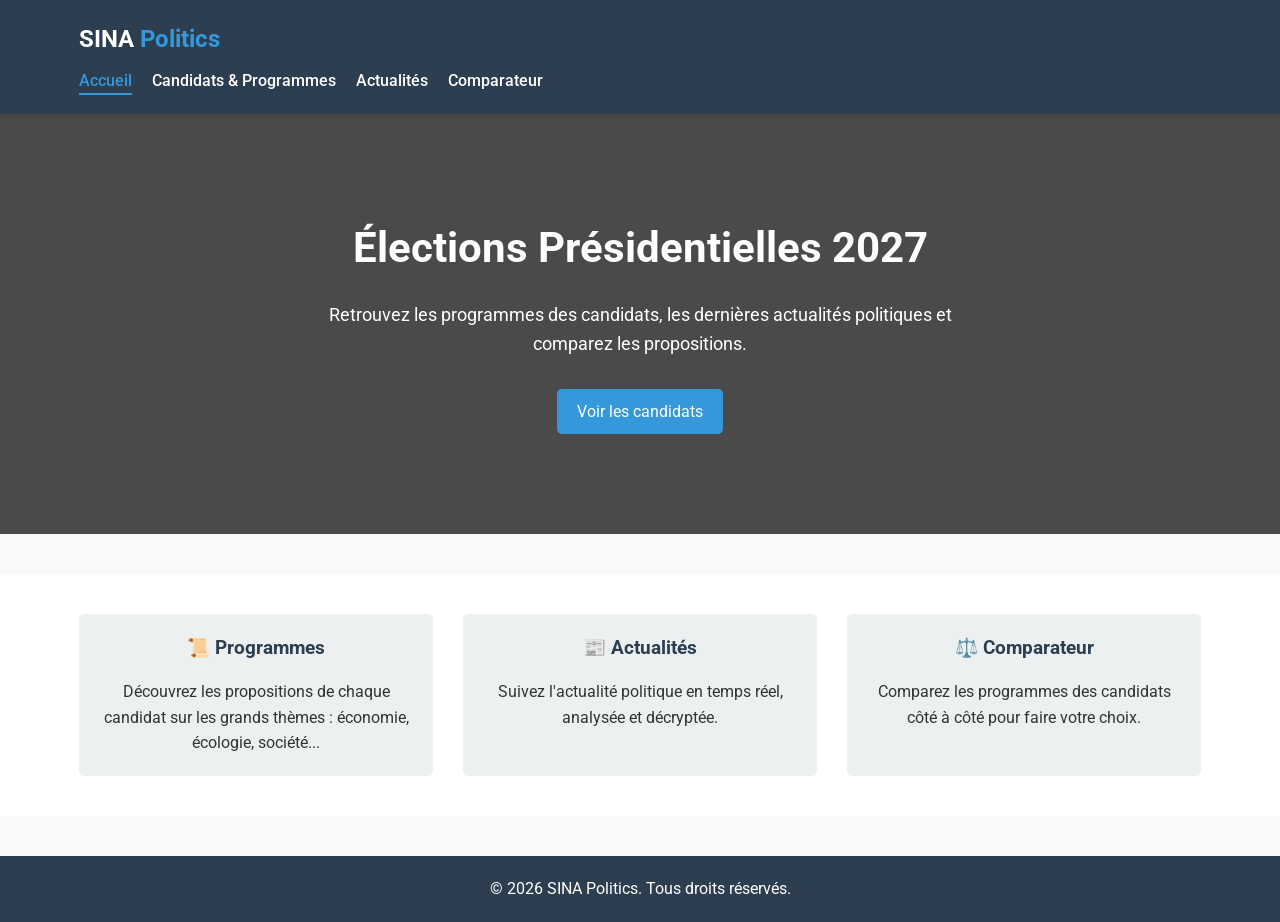
==== index.html @ 47aab671 "Add files via upload" ====
<!DOCTYPE html>
<html lang="fr">
<head>
    <meta charset="UTF-8">
    <meta name="viewport" content="width=device-width, initial-scale=1.0">
    <title>SINA Politics</title>
    <link rel="stylesheet" href="styles/style.css">
    <link rel="preconnect" href="https://fonts.googleapis.com">
    <link rel="preconnect" href="https://fonts.gstatic.com" crossorigin>
    <link href="https://fonts.googleapis.com/css2?family=Roboto:wght@300;400;700&display=swap" rel="stylesheet">
</head>
<body>
    <header>
        <div class="container">
            <h1>SINA <span>Politics</span></h1>
            <nav>
                <ul>
                    <li><a href="index.html" class="active">Accueil</a></li>
                    <li><a href="candidats.html">Candidats & Programmes</a></li>
                    <li><a href="actualites.html">Actualités</a></li>
                    <li><a href="comparateur.html">Comparateur</a></li>
                </ul>
            </nav>
        </div>
    </header>

    <main>
        <section class="hero">
            <div class="container">
                <h2>Élections Présidentielles 2027</h2>
                <p>Retrouvez les programmes des candidats, les dernières actualités politiques et comparez les propositions.</p>
                <a href="candidats.html" class="btn">Voir les candidats</a>
            </div>
        </section>

        <section class="features">
            <div class="container">
                <div class="feature">
                    <h3>📜 Programmes</h3>
                    <p>Découvrez les propositions de chaque candidat sur les grands thèmes : économie, écologie, société...</p>
                </div>
                <div class="feature">
                    <h3>📰 Actualités</h3>
                    <p>Suivez l'actualité politique en temps réel, analysée et décryptée.</p>
                </div>
                <div class="feature">
                    <h3>⚖️ Comparateur</h3>
                    <p>Comparez les programmes des candidats côté à côté pour faire votre choix.</p>
                </div>
            </div>
        </section>
    </main>

    <footer>
        <div class="container">
            <p>&copy; 2026 SINA Politics. Tous droits réservés.</p>
        </div>
    </footer>
</body>
</html>
---- styles/style.css ----
/* Reset et variables */
:root {
    --primary-color: #2c3e50;
    --secondary-color: #3498db;
    --accent-color: #e74c3c;
    --light-color: #ecf0f1;
    --dark-color: #2c3e50;
    --text-color: #333;
    --text-light: #7f8c8d;
    --font-main: 'Roboto', sans-serif;
}

* {
    margin: 0;
    padding: 0;
    box-sizing: border-box;
}

body {
    font-family: var(--font-main);
    color: var(--text-color);
    line-height: 1.6;
    background-color: #f9f9f9;
}

.container {
    width: 90%;
    max-width: 1200px;
    margin: 0 auto;
    padding: 0 15px;
}

a {
    text-decoration: none;
    color: var(--secondary-color);
}

ul {
    list-style: none;
}

.btn {
    display: inline-block;
    background: var(--secondary-color);
    color: #fff;
    padding: 10px 20px;
    border: none;
    border-radius: 5px;
    cursor: pointer;
    transition: background 0.3s;
}

.btn:hover {
    background: #2980b9;
}

/* Header */
header {
    background: var(--primary-color);
    color: #fff;
    padding: 20px 0;
    box-shadow: 0 2px 5px rgba(0,0,0,0.1);
}

header h1 {
    font-size: 24px;
    margin-bottom: 10px;
}

header h1 span {
    color: var(--secondary-color);
}

nav ul {
    display: flex;
    gap: 20px;
}

nav a {
    color: #fff;
    font-weight: 500;
    padding: 5px 0;
    position: relative;
}

nav a.active {
    color: var(--secondary-color);
}

nav a.active::after {
    content: '';
    position: absolute;
    bottom: 0;
    left: 0;
    width: 100%;
    height: 2px;
    background: var(--secondary-color);
}

/* Hero */
.hero {
    background: linear-gradient(rgba(0,0,0,0.7), rgba(0,0,0,0.7)), url('https://images.unsplash.com/photo-1521737711867-e3b97375f902?ixlib=rb-4.0.3&ixid=M3wxMjA3fDB8MHxwaG90by1wYWdlfHx8fGVufDB8fHx8fA%3D%3D&auto=format&fit=crop&w=1470&q=80');
    background-size: cover;
    background-position: center;
    color: #fff;
    text-align: center;
    padding: 100px 0;
    margin-bottom: 40px;
}

.hero h2 {
    font-size: 42px;
    margin-bottom: 20px;
}

.hero p {
    font-size: 18px;
    margin-bottom: 30px;
    max-width: 700px;
    margin-left: auto;
    margin-right: auto;
}

/* Features */
.features {
    padding: 40px 0;
    background: #fff;
}

.features .container {
    display: flex;
    flex-wrap: wrap;
    gap: 30px;
    justify-content: space-between;
}

.feature {
    flex: 1;
    min-width: 300px;
    padding: 20px;
    background: var(--light-color);
    border-radius: 5px;
    text-align: center;
}

.feature h3 {
    margin-bottom: 15px;
    color: var(--primary-color);
}

/* Candidats List */
.candidats-list {
    padding: 40px 0;
    background: #fff;
}

.candidat-card {
    background: var(--light-color);
    border-radius: 5px;
    padding: 20px;
    margin-bottom: 20px;
    box-shadow: 0 2px 5px rgba(0,0,0,0.1);
}

.candidat-header {
    display: flex;
    align-items: center;
    gap: 20px;
    margin-bottom: 20px;
}

.logo-parti {
    width: 60px;
    height: 60px;
    object-fit: contain;
    border-radius: 50%;
    background: #fff;
    padding: 5px;
}

.candidat-info h3 {
    margin-bottom: 5px;
}

.candidat-info .parti {
    color: var(--text-light);
    font-style: italic;
}

.candidat-programme h4 {
    margin-bottom: 10px;
    color: var(--primary-color);
}

.candidat-programme ul {
    margin-bottom: 15px;
    padding-left: 20px;
}

.candidat-programme li {
    margin-bottom: 8px;
}

/* Actualités List */
.actualites-list {
    padding: 40px 0;
    background: #fff;
}

.actualite-card {
    background: var(--light-color);
    border-radius: 5px;
    padding: 20px;
    margin-bottom: 20px;
    box-shadow: 0 2px 5px rgba(0,0,0,0.1);
}

.actualite-card h3 {
    margin-bottom: 10px;
    color: var(--primary-color);
}

.actualite-card .date {
    color: var(--text-light);
    font-size: 14px;
    margin-bottom: 15px;
}

.actualite-card p {
    margin-bottom: 15px;
}

/* Comparateur */
.comparateur {
    padding: 40px 0;
    background: #fff;
}

.selection {
    background: var(--light-color);
    padding: 20px;
    border-radius: 5px;
    margin-bottom: 20px;
    box-shadow: 0 2px 5px rgba(0,0,0,0.1);
}

.selection h3 {
    margin-bottom: 15px;
    color: var(--primary-color);
}

.candidats-checkbox {
    display: flex;
    flex-direction: column;
    gap: 10px;
}

.candidats-checkbox label {
    display: flex;
    align-items: center;
    gap: 10px;
    cursor: pointer;
}

.resultat-comparaison {
    margin-top: 30px;
    background: var(--light-color);
    padding: 20px;
    border-radius: 5px;
    box-shadow: 0 2px 5px rgba(0,0,0,0.1);
}

/* Page Title */
.page-title {
    padding: 40px 0;
    text-align: center;
    background: var(--light-color);
    margin-bottom: 40px;
}

.page-title h2 {
    margin-bottom: 10px;
    color: var(--primary-color);
}

/* Footer */
footer {
    background: var(--primary-color);
    color: #fff;
    text-align: center;
    padding: 20px 0;
    margin-top: 40px;
}

/* Responsive */
@media (max-width: 768px) {
    .features .container {
        flex-direction: column;
    }

    .hero h2 {
        font-size: 32px;
    }

    .hero p {
        font-size: 16px;
    }

    nav ul {
        flex-wrap: wrap;
        gap: 10px;
    }
}
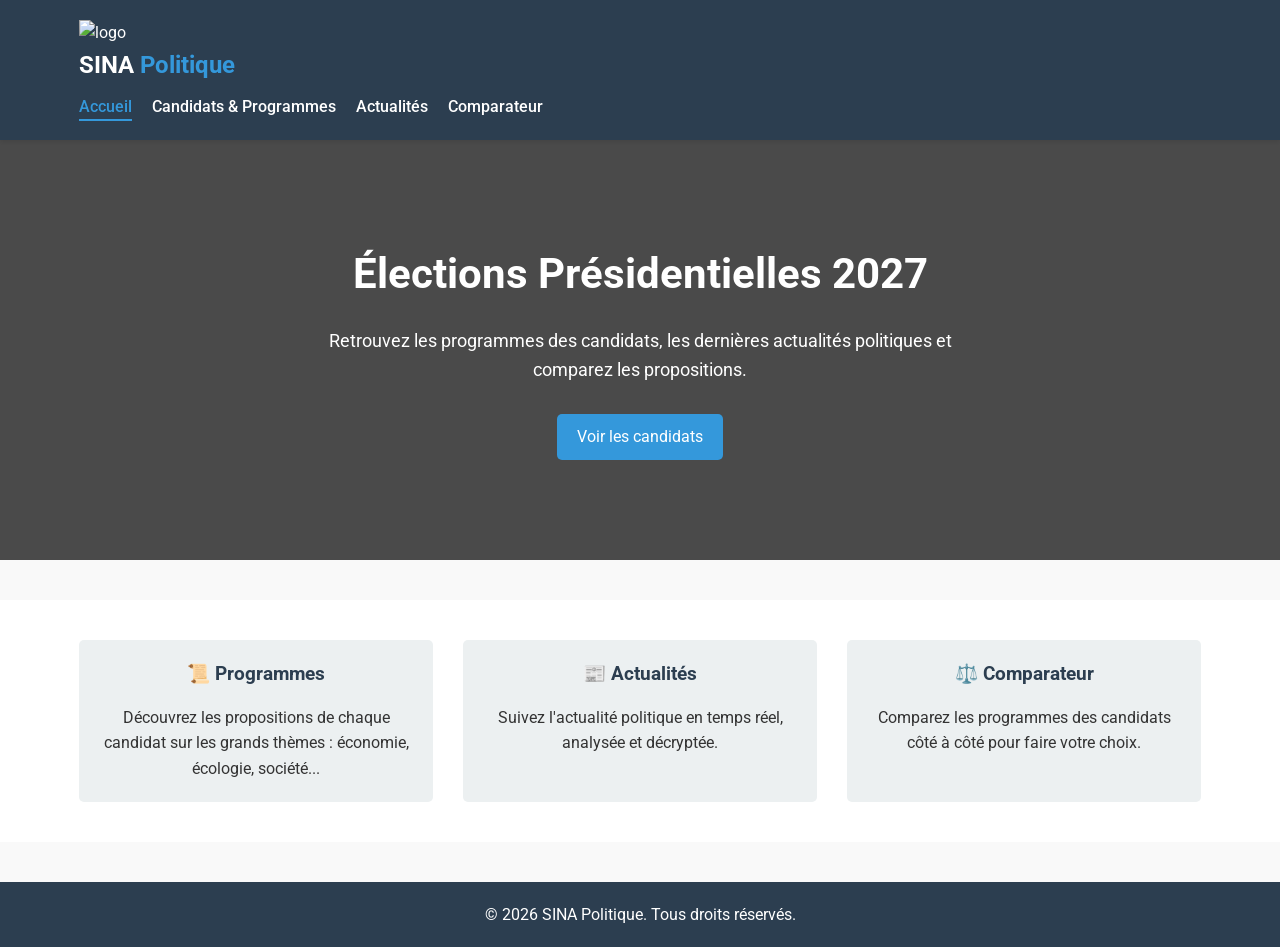
==== commit 88320a57: "Update index.html" ====
--- a/index.html
+++ b/index.html
@@ -3,7 +3,7 @@
 <head>
     <meta charset="UTF-8">
     <meta name="viewport" content="width=device-width, initial-scale=1.0">
-    <title>SINA Politics</title>
+    <title>SINA Politique</title>
     <link rel="stylesheet" href="styles/style.css">
     <link rel="preconnect" href="https://fonts.googleapis.com">
     <link rel="preconnect" href="https://fonts.gstatic.com" crossorigin>
@@ -12,7 +12,8 @@
 <body>
     <header>
         <div class="container">
-            <h1>SINA <span>Politics</span></h1>
+            <img src="images/logo-v2.png" alt="logo">
+            <h1>SINA <span>Politique</span></h1>
             <nav>
                 <ul>
                     <li><a href="index.html" class="active">Accueil</a></li>
@@ -53,8 +54,8 @@
 
     <footer>
         <div class="container">
-            <p>&copy; 2026 SINA Politics. Tous droits réservés.</p>
+            <p>&copy; 2026 SINA Politique. Tous droits réservés.</p>
         </div>
     </footer>
 </body>
-</html>+</html>
--- a/styles/style.css
+++ b/styles/style.css
@@ -310,4 +310,9 @@
         flex-wrap: wrap;
         gap: 10px;
     }
-}+}
+
+img {
+    width: 10%;
+    height: 10%
+}
